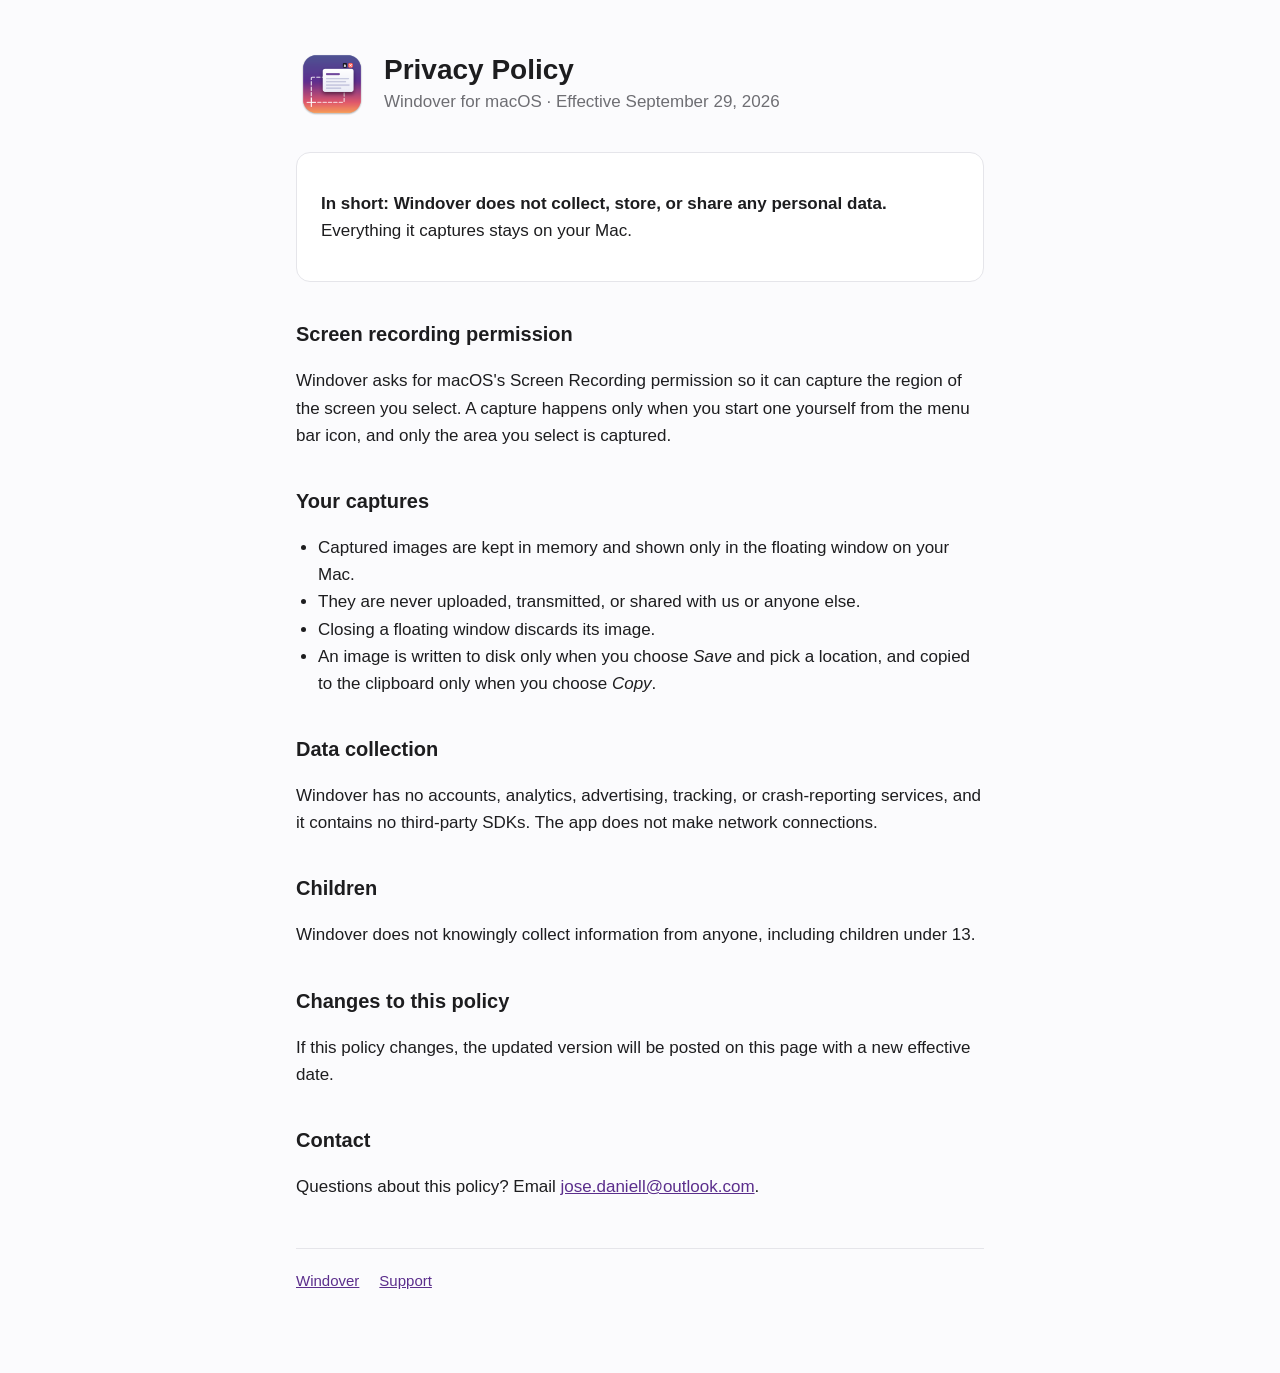
==== privacy.html @ 7af935af "Add Windover privacy policy and support pages Co-Authored-By: Claude Opus 5.5 <noreply@anthropic.com" ====
<!doctype html>
<html lang="en">
<head>
  <meta charset="utf-8">
  <meta name="viewport" content="width=device-width, initial-scale=1">
  <title>Windover Privacy Policy</title>
  <link rel="icon" href="icon.png">
  <link rel="stylesheet" href="style.css">
</head>
<body>
<main>
  <header>
    <img src="icon.png" alt="Windover icon">
    <div>
      <h1>Privacy Policy</h1>
      <p>Windover for macOS · Effective September 29, 2026</p>
    </div>
  </header>

  <div class="card">
    <p><strong>In short: Windover does not collect, store, or share any personal data.</strong>
      Everything it captures stays on your Mac.</p>
  </div>

  <h2>Screen recording permission</h2>
  <p>Windover asks for macOS's Screen Recording permission so it can capture the region of the screen you select.
    A capture happens only when you start one yourself from the menu bar icon, and only the area you select is captured.</p>

  <h2>Your captures</h2>
  <ul>
    <li>Captured images are kept in memory and shown only in the floating window on your Mac.</li>
    <li>They are never uploaded, transmitted, or shared with us or anyone else.</li>
    <li>Closing a floating window discards its image.</li>
    <li>An image is written to disk only when you choose <em>Save</em> and pick a location, and copied to the
      clipboard only when you choose <em>Copy</em>.</li>
  </ul>

  <h2>Data collection</h2>
  <p>Windover has no accounts, analytics, advertising, tracking, or crash-reporting services, and it contains no
    third-party SDKs. The app does not make network connections.</p>

  <h2>Children</h2>
  <p>Windover does not knowingly collect information from anyone, including children under 13.</p>

  <h2>Changes to this policy</h2>
  <p>If this policy changes, the updated version will be posted on this page with a new effective date.</p>

  <h2>Contact</h2>
  <p>Questions about this policy? Email <a href="mailto:jose.daniell@outlook.com">jose.daniell@outlook.com</a>.</p>

  <nav>
    <a href="index.html">Windover</a>
    <a href="support.html">Support</a>
  </nav>
</main>
</body>
</html>
---- style.css ----
:root {
  --bg: #fbfbfd; --fg: #1d1d1f; --muted: #6e6e73; --card: #ffffff; --border: #e5e5ea; --accent: #5b2e8c;
  color-scheme: light dark;
}
@media (prefers-color-scheme: dark) {
  :root { --bg: #111114; --fg: #f5f5f7; --muted: #a1a1a6; --card: #1c1c21; --border: #2c2c33; --accent: #c9a2f2; }
}
* { box-sizing: border-box; }
body {
  margin: 0; background: var(--bg); color: var(--fg);
  font: 17px/1.6 -apple-system, BlinkMacSystemFont, "SF Pro Text", "Helvetica Neue", Arial, sans-serif;
}
main { max-width: 720px; margin: 0 auto; padding: 48px 16px 80px; }
header { display: flex; align-items: center; gap: 16px; margin-bottom: 32px; }
header img { width: 72px; height: 72px; }
header h1 { margin: 0; font-size: 28px; line-height: 1.2; }
header p { margin: 2px 0 0; color: var(--muted); }
h2 { font-size: 20px; margin: 36px 0 8px; }
a { color: var(--accent); }
.card { background: var(--card); border: 1px solid var(--border); border-radius: 14px; padding: 20px 24px; }
.muted { color: var(--muted); font-size: 15px; }
nav { display: flex; gap: 20px; margin-top: 48px; padding-top: 20px; border-top: 1px solid var(--border); font-size: 15px; }
ul { padding-left: 22px; }
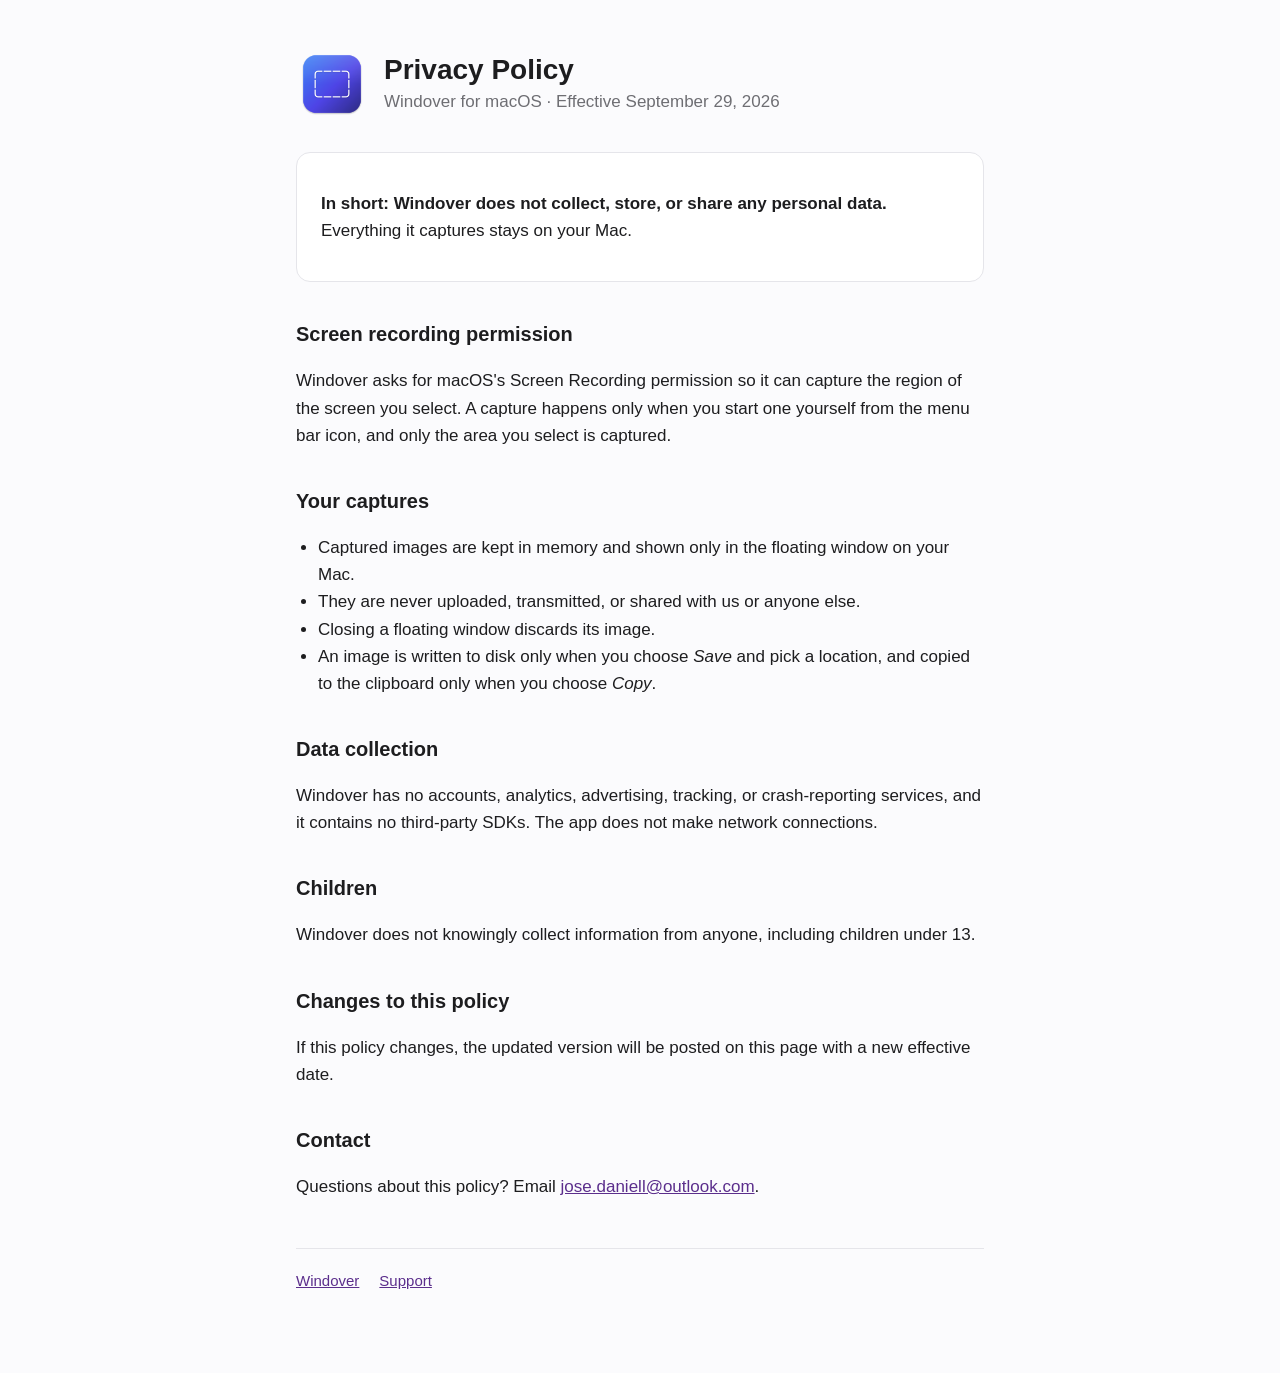
==== commit d74fc258: "Cache-bust icon references Co-Authored-By: Claude Opus 5.5 <noreply@anthropic.com>" ====
--- a/privacy.html
+++ b/privacy.html
@@ -4,13 +4,13 @@
   <meta charset="utf-8">
   <meta name="viewport" content="width=device-width, initial-scale=1">
   <title>Windover Privacy Policy</title>
-  <link rel="icon" href="icon.png">
+  <link rel="icon" href="icon.png?v=3">
   <link rel="stylesheet" href="style.css">
 </head>
 <body>
 <main>
   <header>
-    <img src="icon.png" alt="Windover icon">
+    <img src="icon.png?v=3" alt="Windover icon">
     <div>
       <h1>Privacy Policy</h1>
       <p>Windover for macOS · Effective September 29, 2026</p>
